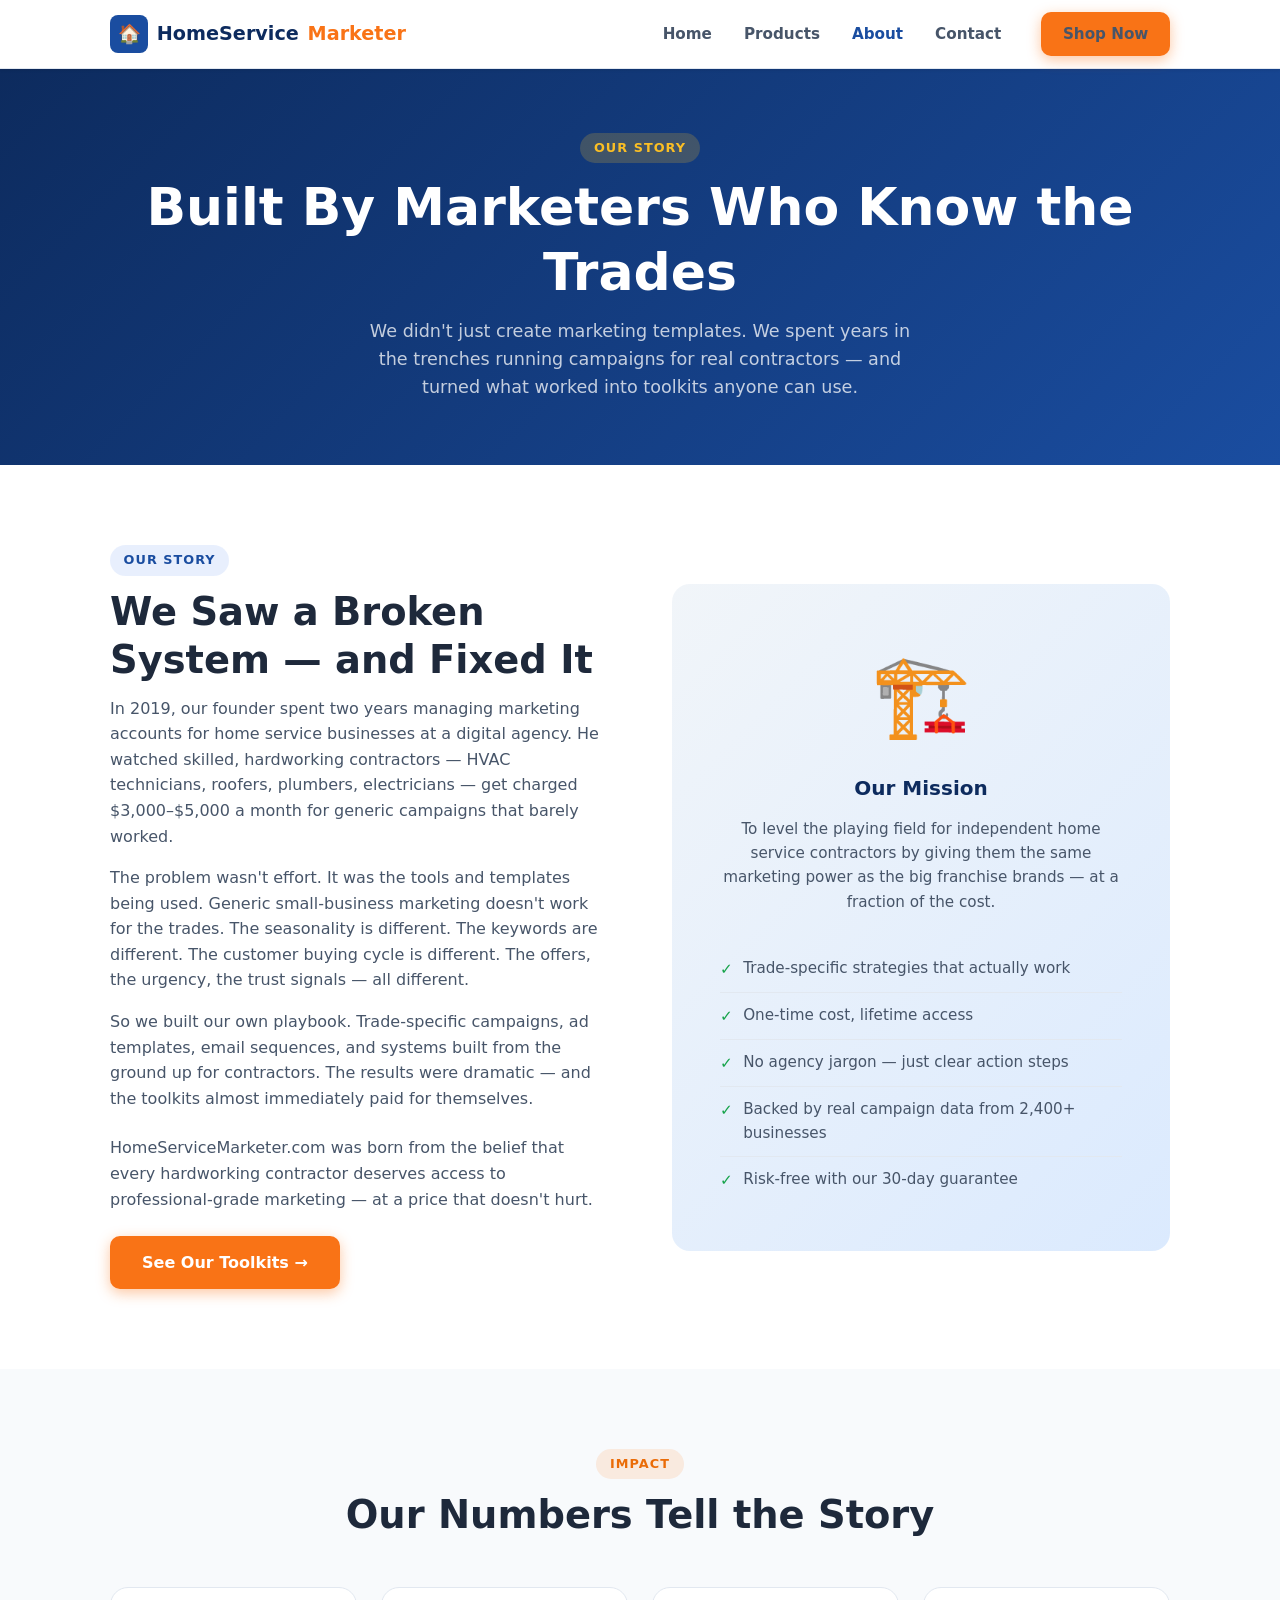
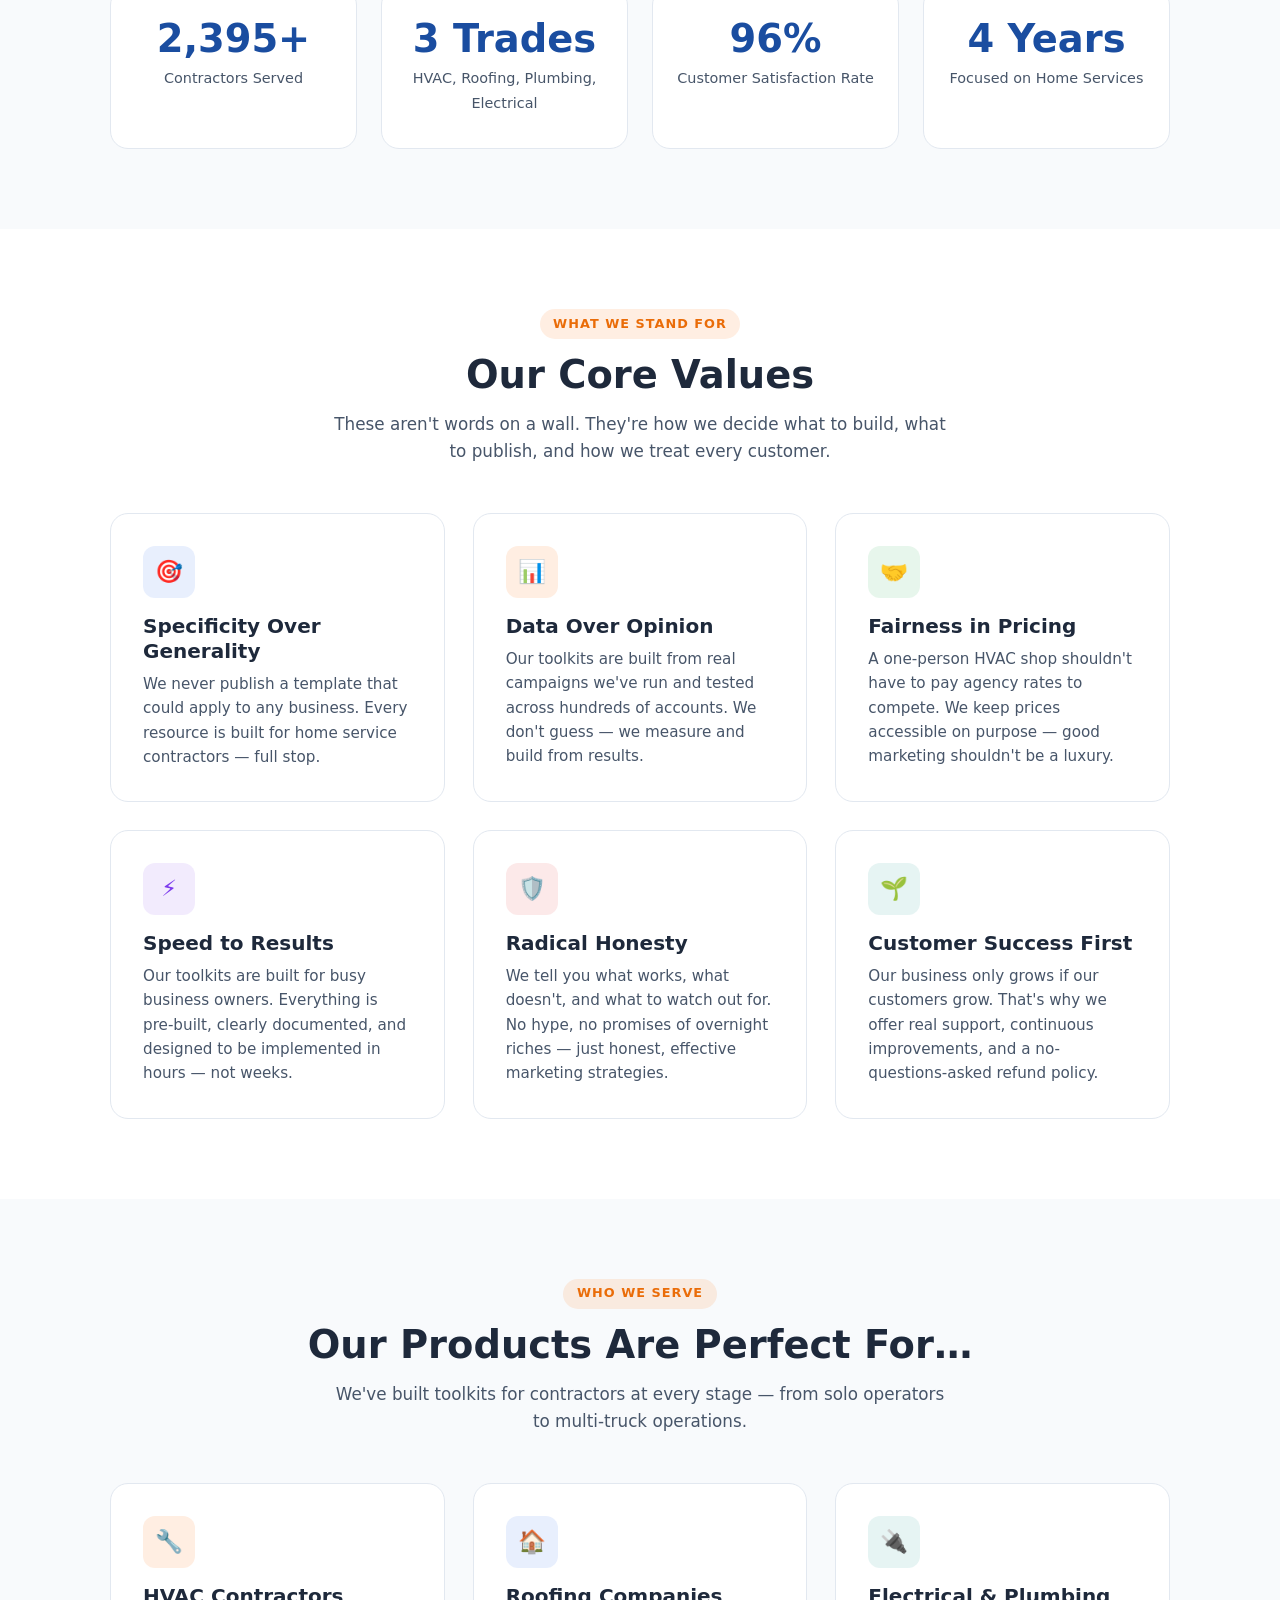
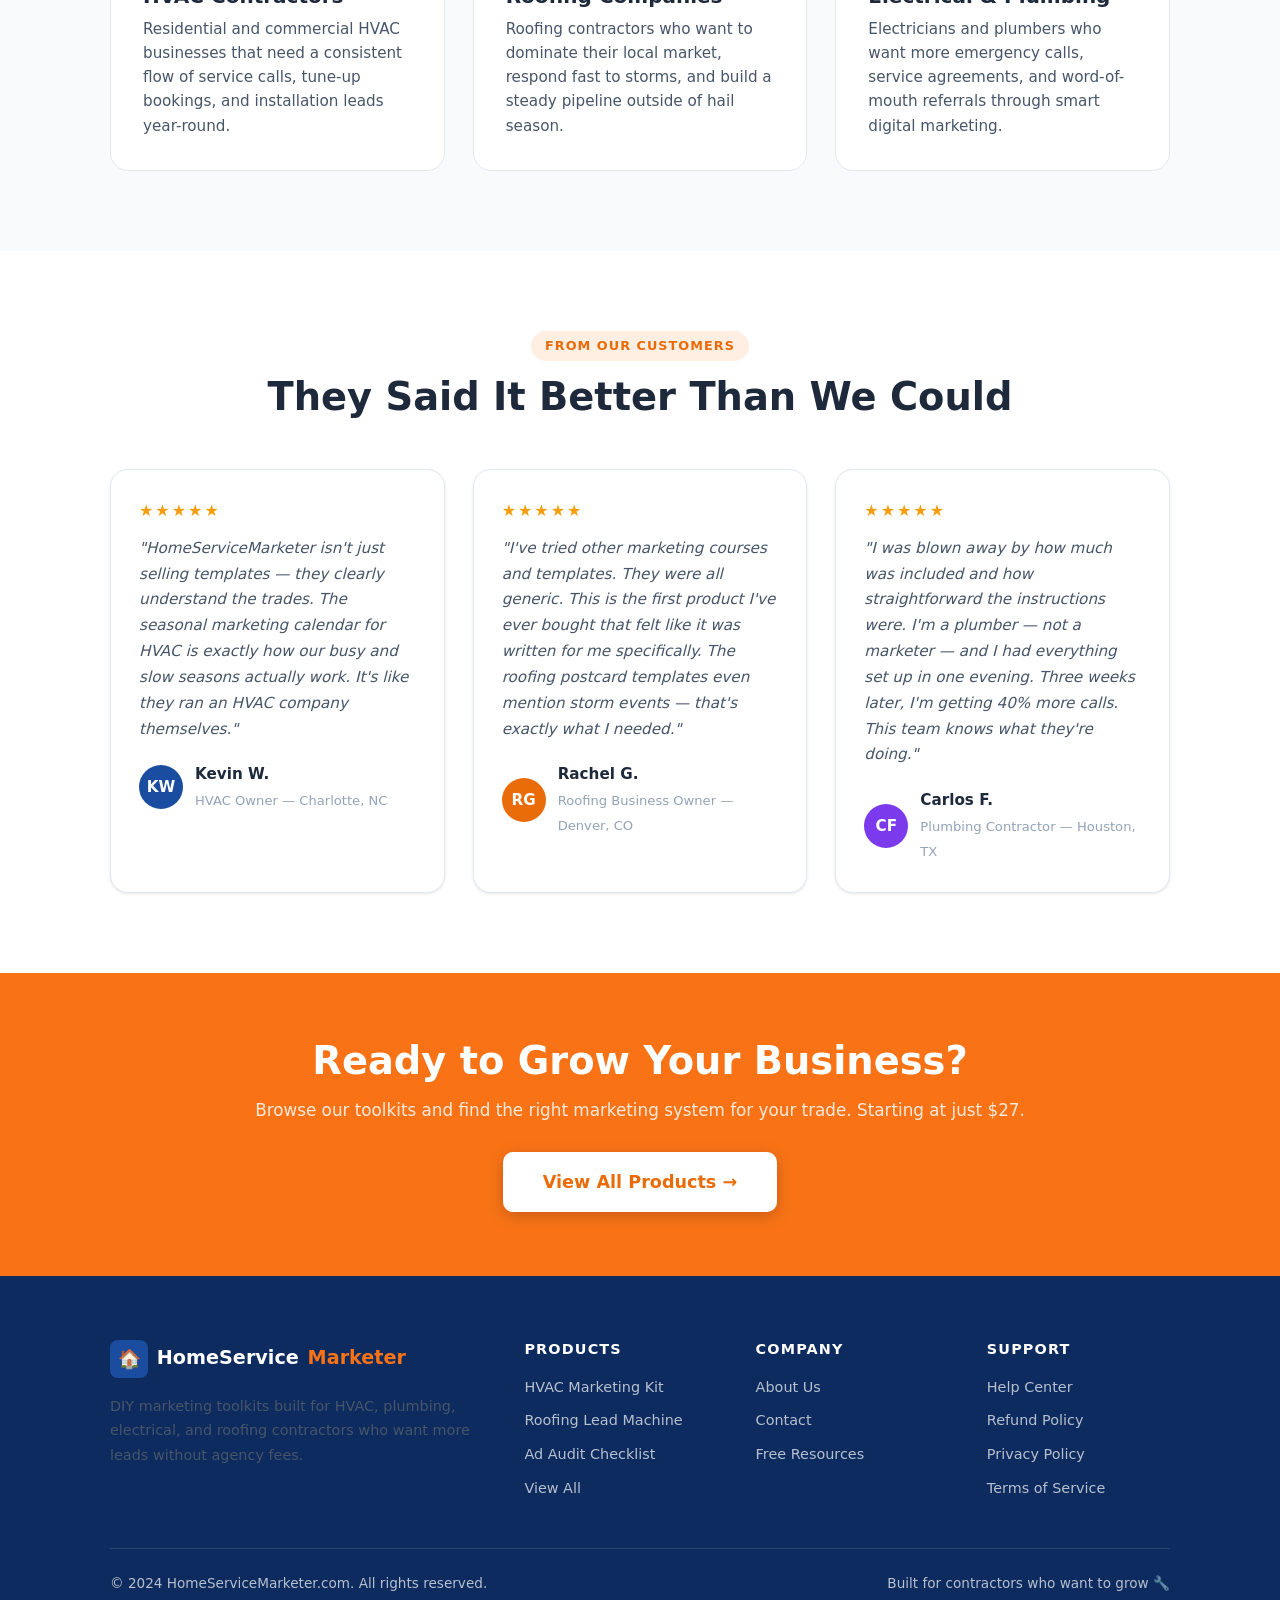
==== about.html @ 40ba0586 "Initial website build" ====
<!DOCTYPE html>
<html lang="en">
<head>
  <meta charset="UTF-8" />
  <meta name="viewport" content="width=device-width, initial-scale=1.0" />
  <title>About Us — HomeServiceMarketer.com</title>
  <meta name="description" content="We're a team of home service marketing specialists. Learn our story and why we built toolkits specifically for HVAC, roofing, plumbing, and electrical contractors." />
  <link rel="stylesheet" href="styles.css" />
</head>
<body>

<!-- ===== NAVBAR ===== -->
<nav class="navbar">
  <div class="container">
    <div class="navbar-inner">
      <a href="index.html" class="logo">
        <div class="logo-icon">🏠</div>
        HomeService<span>Marketer</span>
      </a>
      <ul class="nav-links">
        <li><a href="index.html">Home</a></li>
        <li><a href="products.html">Products</a></li>
        <li><a href="about.html" class="active">About</a></li>
        <li><a href="contact.html">Contact</a></li>
        <li><a href="products.html" class="btn btn-primary btn-sm nav-cta">Shop Now</a></li>
      </ul>
      <button class="hamburger" id="hamburger" aria-label="Toggle menu" aria-expanded="false">
        <span></span><span></span><span></span>
      </button>
    </div>
  </div>
  <div class="mobile-nav" id="mobileNav">
    <a href="index.html">Home</a>
    <a href="products.html">Products</a>
    <a href="about.html">About</a>
    <a href="contact.html">Contact</a>
    <a href="products.html" class="btn btn-primary" style="margin-top:.5rem;text-align:center;">Shop Now</a>
  </div>
</nav>

<!-- ===== PAGE HERO ===== -->
<section class="page-hero">
  <div class="container">
    <span class="section-label" style="background:rgba(251,191,36,.2);color:#fbbf24;">Our Story</span>
    <h1>Built By Marketers Who Know the Trades</h1>
    <p>We didn't just create marketing templates. We spent years in the trenches running campaigns for real contractors — and turned what worked into toolkits anyone can use.</p>
  </div>
</section>

<!-- ===== ORIGIN STORY ===== -->
<section class="section">
  <div class="container">
    <div class="about-grid">
      <div>
        <span class="section-label blue">Our Story</span>
        <h2 class="section-title">We Saw a Broken System — and Fixed It</h2>
        <p style="margin-bottom:1rem;">In 2019, our founder spent two years managing marketing accounts for home service businesses at a digital agency. He watched skilled, hardworking contractors — HVAC technicians, roofers, plumbers, electricians — get charged $3,000–$5,000 a month for generic campaigns that barely worked.</p>
        <p style="margin-bottom:1rem;">The problem wasn't effort. It was the tools and templates being used. Generic small-business marketing doesn't work for the trades. The seasonality is different. The keywords are different. The customer buying cycle is different. The offers, the urgency, the trust signals — all different.</p>
        <p style="margin-bottom:1.5rem;">So we built our own playbook. Trade-specific campaigns, ad templates, email sequences, and systems built from the ground up for contractors. The results were dramatic — and the toolkits almost immediately paid for themselves.</p>
        <p style="margin-bottom:1.5rem;">HomeServiceMarketer.com was born from the belief that every hardworking contractor deserves access to professional-grade marketing — at a price that doesn't hurt.</p>
        <a href="products.html" class="btn btn-primary">See Our Toolkits →</a>
      </div>
      <div class="about-visual">
        <div class="about-visual-icon">🏗️</div>
        <h3 style="color:var(--blue-dark);">Our Mission</h3>
        <p style="font-size:.95rem;color:var(--gray-600);">To level the playing field for independent home service contractors by giving them the same marketing power as the big franchise brands — at a fraction of the cost.</p>
        <ul class="about-list" style="text-align:left;width:100%;">
          <li>Trade-specific strategies that actually work</li>
          <li>One-time cost, lifetime access</li>
          <li>No agency jargon — just clear action steps</li>
          <li>Backed by real campaign data from 2,400+ businesses</li>
          <li>Risk-free with our 30-day guarantee</li>
        </ul>
      </div>
    </div>
  </div>
</section>

<!-- ===== STATS ===== -->
<section class="section section-alt">
  <div class="container">
    <div class="text-center">
      <span class="section-label">Impact</span>
      <h2 class="section-title">Our Numbers Tell the Story</h2>
    </div>
    <div class="stats-row">
      <div class="stat-box">
        <strong data-count="2400" data-suffix="+">2,400+</strong>
        <span>Contractors Served</span>
      </div>
      <div class="stat-box">
        <strong data-count="4" data-suffix=" Trades">4 Trades</strong>
        <span>HVAC, Roofing, Plumbing, Electrical</span>
      </div>
      <div class="stat-box">
        <strong data-count="97" data-suffix="%">97%</strong>
        <span>Customer Satisfaction Rate</span>
      </div>
      <div class="stat-box">
        <strong data-count="5" data-suffix=" Years">5 Years</strong>
        <span>Focused on Home Services</span>
      </div>
    </div>
  </div>
</section>

<!-- ===== VALUES ===== -->
<section class="section">
  <div class="container">
    <div class="text-center">
      <span class="section-label">What We Stand For</span>
      <h2 class="section-title">Our Core Values</h2>
      <p class="section-sub">These aren't words on a wall. They're how we decide what to build, what to publish, and how we treat every customer.</p>
    </div>
    <div class="features-grid">
      <div class="feature-card">
        <div class="feature-icon icon-blue">🎯</div>
        <h3>Specificity Over Generality</h3>
        <p>We never publish a template that could apply to any business. Every resource is built for home service contractors — full stop.</p>
      </div>
      <div class="feature-card">
        <div class="feature-icon icon-orange">📊</div>
        <h3>Data Over Opinion</h3>
        <p>Our toolkits are built from real campaigns we've run and tested across hundreds of accounts. We don't guess — we measure and build from results.</p>
      </div>
      <div class="feature-card">
        <div class="feature-icon icon-green">🤝</div>
        <h3>Fairness in Pricing</h3>
        <p>A one-person HVAC shop shouldn't have to pay agency rates to compete. We keep prices accessible on purpose — good marketing shouldn't be a luxury.</p>
      </div>
      <div class="feature-card">
        <div class="feature-icon icon-purple">⚡</div>
        <h3>Speed to Results</h3>
        <p>Our toolkits are built for busy business owners. Everything is pre-built, clearly documented, and designed to be implemented in hours — not weeks.</p>
      </div>
      <div class="feature-card">
        <div class="feature-icon icon-red">🛡️</div>
        <h3>Radical Honesty</h3>
        <p>We tell you what works, what doesn't, and what to watch out for. No hype, no promises of overnight riches — just honest, effective marketing strategies.</p>
      </div>
      <div class="feature-card">
        <div class="feature-icon icon-teal">🌱</div>
        <h3>Customer Success First</h3>
        <p>Our business only grows if our customers grow. That's why we offer real support, continuous improvements, and a no-questions-asked refund policy.</p>
      </div>
    </div>
  </div>
</section>

<!-- ===== WHO WE HELP ===== -->
<section class="section section-alt">
  <div class="container">
    <div class="text-center">
      <span class="section-label">Who We Serve</span>
      <h2 class="section-title">Our Products Are Perfect For…</h2>
      <p class="section-sub">We've built toolkits for contractors at every stage — from solo operators to multi-truck operations.</p>
    </div>
    <div class="features-grid" style="margin-top:3rem;">
      <div class="feature-card">
        <div class="feature-icon icon-orange">🔧</div>
        <h3>HVAC Contractors</h3>
        <p>Residential and commercial HVAC businesses that need a consistent flow of service calls, tune-up bookings, and installation leads year-round.</p>
      </div>
      <div class="feature-card">
        <div class="feature-icon icon-blue">🏠</div>
        <h3>Roofing Companies</h3>
        <p>Roofing contractors who want to dominate their local market, respond fast to storms, and build a steady pipeline outside of hail season.</p>
      </div>
      <div class="feature-card">
        <div class="feature-icon icon-teal">🔌</div>
        <h3>Electrical & Plumbing</h3>
        <p>Electricians and plumbers who want more emergency calls, service agreements, and word-of-mouth referrals through smart digital marketing.</p>
      </div>
    </div>
  </div>
</section>

<!-- ===== TESTIMONIALS ===== -->
<section class="section">
  <div class="container">
    <div class="text-center">
      <span class="section-label">From Our Customers</span>
      <h2 class="section-title">They Said It Better Than We Could</h2>
    </div>
    <div class="testimonials-grid">
      <div class="testimonial-card">
        <div class="stars">★★★★★</div>
        <p class="testimonial-text">"HomeServiceMarketer isn't just selling templates — they clearly understand the trades. The seasonal marketing calendar for HVAC is exactly how our busy and slow seasons actually work. It's like they ran an HVAC company themselves."</p>
        <div class="testimonial-author">
          <div class="author-avatar" style="background:#1a4da0;">KW</div>
          <div class="author-info">
            <strong>Kevin W.</strong>
            <span>HVAC Owner — Charlotte, NC</span>
          </div>
        </div>
      </div>
      <div class="testimonial-card">
        <div class="stars">★★★★★</div>
        <p class="testimonial-text">"I've tried other marketing courses and templates. They were all generic. This is the first product I've ever bought that felt like it was written for me specifically. The roofing postcard templates even mention storm events — that's exactly what I needed."</p>
        <div class="testimonial-author">
          <div class="author-avatar" style="background:#ea6c08;">RG</div>
          <div class="author-info">
            <strong>Rachel G.</strong>
            <span>Roofing Business Owner — Denver, CO</span>
          </div>
        </div>
      </div>
      <div class="testimonial-card">
        <div class="stars">★★★★★</div>
        <p class="testimonial-text">"I was blown away by how much was included and how straightforward the instructions were. I'm a plumber — not a marketer — and I had everything set up in one evening. Three weeks later, I'm getting 40% more calls. This team knows what they're doing."</p>
        <div class="testimonial-author">
          <div class="author-avatar" style="background:#7c3aed;">CF</div>
          <div class="author-info">
            <strong>Carlos F.</strong>
            <span>Plumbing Contractor — Houston, TX</span>
          </div>
        </div>
      </div>
    </div>
  </div>
</section>

<!-- ===== CTA ===== -->
<section class="cta-banner">
  <div class="container">
    <h2>Ready to Grow Your Business?</h2>
    <p>Browse our toolkits and find the right marketing system for your trade. Starting at just $27.</p>
    <a href="products.html" class="btn btn-primary btn-lg">View All Products →</a>
  </div>
</section>

<!-- ===== FOOTER ===== -->
<footer class="footer">
  <div class="container">
    <div class="footer-grid">
      <div class="footer-brand">
        <a href="index.html" class="logo" style="color:white;">
          <div class="logo-icon">🏠</div>
          HomeService<span>Marketer</span>
        </a>
        <p style="margin-top:1rem;">DIY marketing toolkits built for HVAC, plumbing, electrical, and roofing contractors who want more leads without agency fees.</p>
      </div>
      <div>
        <h4>Products</h4>
        <ul>
          <li><a href="products.html#hvac">HVAC Marketing Kit</a></li>
          <li><a href="products.html#roofing">Roofing Lead Machine</a></li>
          <li><a href="products.html#audit">Ad Audit Checklist</a></li>
          <li><a href="products.html">View All</a></li>
        </ul>
      </div>
      <div>
        <h4>Company</h4>
        <ul>
          <li><a href="about.html">About Us</a></li>
          <li><a href="contact.html">Contact</a></li>
          <li><a href="index.html#free-guide">Free Resources</a></li>
        </ul>
      </div>
      <div>
        <h4>Support</h4>
        <ul>
          <li><a href="contact.html">Help Center</a></li>
          <li><a href="contact.html">Refund Policy</a></li>
          <li><a href="contact.html">Privacy Policy</a></li>
          <li><a href="contact.html">Terms of Service</a></li>
        </ul>
      </div>
    </div>
    <div class="footer-bottom">
      <span>© 2024 HomeServiceMarketer.com. All rights reserved.</span>
      <span>Built for contractors who want to grow 🔧</span>
    </div>
  </div>
</footer>

<script src="script.js"></script>
</body>
</html>
---- styles.css ----
/* ============================================
   HomeServiceMarketer.com — Global Stylesheet
   ============================================ */

/* ---------- CSS Variables ---------- */
:root {
  --blue-dark:   #0d2b5e;
  --blue:        #1a4da0;
  --blue-light:  #2563eb;
  --orange:      #f97316;
  --orange-dark: #ea6c08;
  --white:       #ffffff;
  --gray-50:     #f8fafc;
  --gray-100:    #f1f5f9;
  --gray-200:    #e2e8f0;
  --gray-400:    #94a3b8;
  --gray-600:    #475569;
  --gray-800:    #1e293b;
  --shadow-sm:   0 1px 3px rgba(0,0,0,.10);
  --shadow-md:   0 4px 16px rgba(0,0,0,.12);
  --shadow-lg:   0 10px 40px rgba(0,0,0,.15);
  --radius:      10px;
  --radius-lg:   18px;
  --transition:  .22s ease;
}

/* ---------- Reset ---------- */
*, *::before, *::after { box-sizing: border-box; margin: 0; padding: 0; }
html { scroll-behavior: smooth; }
body {
  font-family: 'Segoe UI', system-ui, -apple-system, sans-serif;
  color: var(--gray-800);
  background: var(--white);
  line-height: 1.6;
}
img { max-width: 100%; display: block; }
a { text-decoration: none; color: inherit; }
ul { list-style: none; }

/* ---------- Typography ---------- */
h1, h2, h3, h4 { line-height: 1.25; font-weight: 700; }
h1 { font-size: clamp(2rem, 5vw, 3.25rem); }
h2 { font-size: clamp(1.6rem, 3.5vw, 2.4rem); }
h3 { font-size: 1.25rem; }
p  { color: var(--gray-600); }

/* ---------- Utility ---------- */
.container { max-width: 1100px; margin: 0 auto; padding: 0 1.25rem; }
.section    { padding: 5rem 0; }
.section-alt { background: var(--gray-50); }
.text-center { text-align: center; }
.text-white  { color: var(--white) !important; }
.mb-1 { margin-bottom: .5rem; }
.mb-2 { margin-bottom: 1rem; }
.mb-3 { margin-bottom: 1.5rem; }
.mb-4 { margin-bottom: 2rem; }
.mt-2 { margin-top: 1rem; }
.mt-4 { margin-top: 2rem; }

.section-label {
  display: inline-block;
  background: rgba(249,115,22,.12);
  color: var(--orange-dark);
  font-weight: 700;
  font-size: .8rem;
  letter-spacing: .08em;
  text-transform: uppercase;
  border-radius: 50px;
  padding: .3rem .85rem;
  margin-bottom: .75rem;
}
.section-label.blue {
  background: rgba(37,99,235,.1);
  color: var(--blue);
}

.section-title { margin-bottom: .75rem; }
.section-sub   { font-size: 1.05rem; max-width: 620px; margin: 0 auto; color: var(--gray-600); }

/* ---------- Buttons ---------- */
.btn {
  display: inline-block;
  font-weight: 700;
  border-radius: var(--radius);
  padding: .85rem 2rem;
  font-size: 1rem;
  cursor: pointer;
  border: none;
  transition: transform var(--transition), box-shadow var(--transition), background var(--transition);
  white-space: nowrap;
}
.btn:hover { transform: translateY(-2px); }
.btn-primary {
  background: var(--orange);
  color: var(--white);
  box-shadow: 0 4px 14px rgba(249,115,22,.40);
}
.btn-primary:hover {
  background: var(--orange-dark);
  box-shadow: 0 6px 20px rgba(249,115,22,.55);
}
.btn-secondary {
  background: var(--white);
  color: var(--blue);
  border: 2px solid var(--blue);
}
.btn-secondary:hover {
  background: var(--blue);
  color: var(--white);
}
.btn-outline-white {
  background: transparent;
  color: var(--white);
  border: 2px solid rgba(255,255,255,.6);
}
.btn-outline-white:hover {
  background: rgba(255,255,255,.12);
}
.btn-lg { padding: 1rem 2.5rem; font-size: 1.1rem; }
.btn-sm { padding: .6rem 1.35rem; font-size: .9rem; }

/* ---------- Navigation ---------- */
.navbar {
  position: sticky;
  top: 0;
  z-index: 1000;
  background: var(--white);
  border-bottom: 1px solid var(--gray-200);
  box-shadow: var(--shadow-sm);
}
.navbar-inner {
  display: flex;
  align-items: center;
  justify-content: space-between;
  height: 68px;
}
.logo {
  display: flex;
  align-items: center;
  gap: .55rem;
  font-weight: 800;
  font-size: 1.2rem;
  color: var(--blue-dark);
}
.logo-icon {
  width: 38px; height: 38px;
  background: var(--blue);
  border-radius: 8px;
  display: flex; align-items: center; justify-content: center;
  color: white; font-size: 1.15rem;
}
.logo span { color: var(--orange); }
.nav-links {
  display: flex;
  align-items: center;
  gap: 2rem;
}
.nav-links a {
  font-weight: 600;
  font-size: .95rem;
  color: var(--gray-600);
  transition: color var(--transition);
}
.nav-links a:hover,
.nav-links a.active { color: var(--blue); }
.nav-cta { margin-left: .5rem; }
.hamburger {
  display: none;
  flex-direction: column;
  gap: 5px;
  cursor: pointer;
  background: none;
  border: none;
  padding: .3rem;
}
.hamburger span {
  display: block;
  width: 24px; height: 2px;
  background: var(--gray-800);
  border-radius: 2px;
  transition: var(--transition);
}
.mobile-nav {
  display: none;
  flex-direction: column;
  background: var(--white);
  border-top: 1px solid var(--gray-200);
  padding: 1.25rem;
  gap: .25rem;
}
.mobile-nav.open { display: flex; }
.mobile-nav a {
  font-weight: 600;
  font-size: 1rem;
  color: var(--gray-800);
  padding: .65rem .5rem;
  border-bottom: 1px solid var(--gray-100);
}

/* ---------- Hero ---------- */
.hero {
  background: linear-gradient(135deg, var(--blue-dark) 0%, var(--blue) 60%, #1e5fb5 100%);
  color: var(--white);
  padding: 6rem 0 5rem;
  position: relative;
  overflow: hidden;
}
.hero::before {
  content: '';
  position: absolute;
  inset: 0;
  background: url("data:image/svg+xml,%3Csvg width='60' height='60' viewBox='0 0 60 60' xmlns='http://www.w3.org/2000/svg'%3E%3Cg fill='none' fill-rule='evenodd'%3E%3Cg fill='%23ffffff' fill-opacity='0.03'%3E%3Cpath d='M36 34v-4h-2v4h-4v2h4v4h2v-4h4v-2h-4zm0-30V0h-2v4h-4v2h4v4h2V6h4V4h-4zM6 34v-4H4v4H0v2h4v4h2v-4h4v-2H6zM6 4V0H4v4H0v2h4v4h2V6h4V4H6z'/%3E%3C/g%3E%3C/g%3E%3C/svg%3E");
}
.hero-inner {
  display: grid;
  grid-template-columns: 1fr 1fr;
  gap: 4rem;
  align-items: center;
  position: relative;
}
.hero-badge {
  display: inline-flex;
  align-items: center;
  gap: .4rem;
  background: rgba(249,115,22,.2);
  border: 1px solid rgba(249,115,22,.4);
  color: #fbbf24;
  font-size: .8rem;
  font-weight: 700;
  text-transform: uppercase;
  letter-spacing: .06em;
  padding: .35rem .9rem;
  border-radius: 50px;
  margin-bottom: 1.25rem;
}
.hero h1 { color: var(--white); margin-bottom: 1.25rem; }
.hero h1 span { color: #fbbf24; }
.hero-sub {
  color: rgba(255,255,255,.8);
  font-size: 1.1rem;
  margin-bottom: 2rem;
  max-width: 480px;
}
.hero-actions { display: flex; gap: 1rem; flex-wrap: wrap; }
.hero-stats {
  display: flex;
  gap: 2rem;
  margin-top: 2.5rem;
  flex-wrap: wrap;
}
.hero-stat strong {
  display: block;
  font-size: 1.6rem;
  font-weight: 800;
  color: white;
}
.hero-stat span { font-size: .85rem; color: rgba(255,255,255,.65); }

/* hero visual mockup */
.hero-visual {
  display: flex;
  flex-direction: column;
  gap: 1rem;
}
.mock-card {
  background: rgba(255,255,255,.1);
  border: 1px solid rgba(255,255,255,.18);
  border-radius: var(--radius);
  backdrop-filter: blur(6px);
  padding: 1.25rem 1.5rem;
  color: white;
}
.mock-card-header {
  display: flex;
  align-items: center;
  gap: .6rem;
  font-weight: 700;
  margin-bottom: .5rem;
}
.mock-icon {
  width: 32px; height: 32px;
  border-radius: 7px;
  display: flex; align-items: center; justify-content: center;
  font-size: .9rem;
}
.mock-bar { height: 7px; border-radius: 4px; background: rgba(255,255,255,.15); margin: .4rem 0; overflow: hidden; }
.mock-bar-fill { height: 100%; border-radius: 4px; background: var(--orange); }
.mock-row { display: flex; justify-content: space-between; font-size: .82rem; color: rgba(255,255,255,.7); margin-top: .3rem; }

/* ---------- Value Props / Features ---------- */
.features-grid {
  display: grid;
  grid-template-columns: repeat(3, 1fr);
  gap: 1.75rem;
  margin-top: 3rem;
}
.feature-card {
  background: var(--white);
  border: 1px solid var(--gray-200);
  border-radius: var(--radius-lg);
  padding: 2rem;
  transition: box-shadow var(--transition), transform var(--transition);
}
.feature-card:hover {
  box-shadow: var(--shadow-md);
  transform: translateY(-3px);
}
.feature-icon {
  width: 52px; height: 52px;
  border-radius: 12px;
  display: flex; align-items: center; justify-content: center;
  font-size: 1.4rem;
  margin-bottom: 1rem;
}
.feature-card h3 { margin-bottom: .5rem; }
.feature-card p  { font-size: .95rem; }

.icon-blue   { background: rgba(37,99,235,.1);  color: var(--blue); }
.icon-orange { background: rgba(249,115,22,.12); color: var(--orange-dark); }
.icon-green  { background: rgba(22,163,74,.1);   color: #16a34a; }
.icon-purple { background: rgba(124,58,237,.1);  color: #7c3aed; }
.icon-red    { background: rgba(220,38,38,.1);   color: #dc2626; }
.icon-teal   { background: rgba(13,148,136,.1);  color: #0d9488; }

/* ---------- Product Cards ---------- */
.products-grid {
  display: grid;
  grid-template-columns: repeat(3, 1fr);
  gap: 2rem;
  margin-top: 3rem;
}
.product-card {
  background: var(--white);
  border: 1px solid var(--gray-200);
  border-radius: var(--radius-lg);
  overflow: hidden;
  box-shadow: var(--shadow-sm);
  transition: box-shadow var(--transition), transform var(--transition);
  display: flex;
  flex-direction: column;
}
.product-card:hover {
  box-shadow: var(--shadow-lg);
  transform: translateY(-4px);
}
.product-card.featured {
  border: 2px solid var(--orange);
  position: relative;
}
.product-badge {
  position: absolute;
  top: 1rem; right: 1rem;
  background: var(--orange);
  color: white;
  font-size: .72rem;
  font-weight: 800;
  text-transform: uppercase;
  letter-spacing: .05em;
  padding: .25rem .7rem;
  border-radius: 50px;
}
.product-img {
  height: 190px;
  display: flex;
  align-items: center;
  justify-content: center;
  font-size: 3.5rem;
  position: relative;
}
.product-img.hvac   { background: linear-gradient(135deg, #dbeafe, #bfdbfe); }
.product-img.roofing { background: linear-gradient(135deg, #ffedd5, #fed7aa); }
.product-img.audit  { background: linear-gradient(135deg, #dcfce7, #bbf7d0); }

.product-body { padding: 1.5rem; flex: 1; display: flex; flex-direction: column; }
.product-body h3 { margin-bottom: .5rem; font-size: 1.1rem; }
.product-body p  { font-size: .9rem; margin-bottom: 1rem; flex: 1; }
.product-includes { margin-bottom: 1.25rem; }
.product-includes li {
  font-size: .85rem;
  color: var(--gray-600);
  padding: .2rem 0;
  display: flex;
  align-items: flex-start;
  gap: .45rem;
}
.product-includes li::before {
  content: '✓';
  color: #16a34a;
  font-weight: 700;
  flex-shrink: 0;
  margin-top: .05rem;
}
.product-footer {
  padding: 1.25rem 1.5rem;
  border-top: 1px solid var(--gray-100);
  display: flex;
  align-items: center;
  justify-content: space-between;
}
.price { font-size: 1.8rem; font-weight: 800; color: var(--blue-dark); }
.price-orig { font-size: .9rem; color: var(--gray-400); text-decoration: line-through; margin-left: .3rem; }

/* ---------- Testimonials ---------- */
.testimonials-grid {
  display: grid;
  grid-template-columns: repeat(3, 1fr);
  gap: 1.75rem;
  margin-top: 3rem;
}
.testimonial-card {
  background: var(--white);
  border: 1px solid var(--gray-200);
  border-radius: var(--radius-lg);
  padding: 1.75rem;
  box-shadow: var(--shadow-sm);
}
.stars { color: #f59e0b; font-size: 1rem; margin-bottom: .75rem; letter-spacing: 2px; }
.testimonial-text {
  font-size: .95rem;
  font-style: italic;
  color: var(--gray-600);
  margin-bottom: 1.25rem;
  line-height: 1.7;
}
.testimonial-author { display: flex; align-items: center; gap: .75rem; }
.author-avatar {
  width: 44px; height: 44px;
  border-radius: 50%;
  display: flex; align-items: center; justify-content: center;
  font-weight: 800;
  font-size: .95rem;
  color: white;
  flex-shrink: 0;
}
.author-info strong { display: block; font-size: .95rem; }
.author-info span   { font-size: .82rem; color: var(--gray-400); }

/* ---------- Email Capture ---------- */
.email-capture {
  background: linear-gradient(135deg, var(--blue-dark), var(--blue));
  color: white;
  padding: 5rem 0;
}
.email-capture-inner {
  display: grid;
  grid-template-columns: 1fr 1fr;
  gap: 4rem;
  align-items: center;
}
.email-capture h2 { color: white; }
.email-capture h2 span { color: #fbbf24; }
.email-capture p   { color: rgba(255,255,255,.75); margin-bottom: 0; }
.email-perks { margin-top: 1.25rem; }
.email-perks li {
  display: flex;
  align-items: center;
  gap: .6rem;
  font-size: .95rem;
  color: rgba(255,255,255,.85);
  padding: .35rem 0;
}
.email-perks li::before {
  content: '→';
  color: #fbbf24;
  font-weight: 700;
}
.email-form { display: flex; flex-direction: column; gap: .85rem; }
.form-row { display: grid; grid-template-columns: 1fr 1fr; gap: .85rem; }
.form-group { display: flex; flex-direction: column; gap: .35rem; }
.form-group label { font-size: .85rem; font-weight: 600; color: rgba(255,255,255,.8); }
.form-group input,
.form-group select,
.form-group textarea {
  padding: .75rem 1rem;
  border: 1.5px solid rgba(255,255,255,.25);
  border-radius: var(--radius);
  background: rgba(255,255,255,.1);
  color: white;
  font-size: .95rem;
  font-family: inherit;
  transition: border-color var(--transition);
  outline: none;
}
.form-group input::placeholder { color: rgba(255,255,255,.45); }
.form-group input:focus,
.form-group select:focus,
.form-group textarea:focus  { border-color: rgba(255,255,255,.65); background: rgba(255,255,255,.15); }
.form-note { font-size: .8rem; color: rgba(255,255,255,.5); margin-top: .25rem; }

/* contact page light form */
.contact-form {
  background: var(--white);
  border: 1px solid var(--gray-200);
  border-radius: var(--radius-lg);
  padding: 2.5rem;
  box-shadow: var(--shadow-md);
}
.contact-form .form-group label  { color: var(--gray-800); }
.contact-form .form-group input,
.contact-form .form-group select,
.contact-form .form-group textarea {
  border-color: var(--gray-200);
  background: var(--gray-50);
  color: var(--gray-800);
}
.contact-form .form-group input:focus,
.contact-form .form-group select:focus,
.contact-form .form-group textarea:focus {
  border-color: var(--blue-light);
  background: white;
}
.contact-form .form-group select option { color: var(--gray-800); }
.contact-form .form-group input::placeholder,
.contact-form .form-group textarea::placeholder { color: var(--gray-400); }

/* ---------- Trust Bar ---------- */
.trust-bar {
  background: var(--gray-50);
  border-top: 1px solid var(--gray-200);
  border-bottom: 1px solid var(--gray-200);
  padding: 1.5rem 0;
}
.trust-bar-inner {
  display: flex;
  align-items: center;
  justify-content: space-around;
  flex-wrap: wrap;
  gap: 1.5rem;
}
.trust-item {
  display: flex;
  align-items: center;
  gap: .6rem;
  font-weight: 700;
  font-size: .9rem;
  color: var(--gray-600);
}
.trust-item-icon { font-size: 1.3rem; }

/* ---------- Guarantee Badge ---------- */
.guarantee-section { padding: 3.5rem 0; background: white; }
.guarantee-inner {
  display: flex;
  align-items: center;
  justify-content: center;
  gap: 2rem;
  flex-wrap: wrap;
}
.guarantee-badge {
  width: 120px; height: 120px;
  border-radius: 50%;
  background: linear-gradient(135deg, #16a34a, #15803d);
  display: flex; flex-direction: column;
  align-items: center; justify-content: center;
  color: white;
  text-align: center;
  box-shadow: 0 6px 20px rgba(22,163,74,.35);
  flex-shrink: 0;
}
.guarantee-badge strong { font-size: 1.1rem; font-weight: 900; line-height: 1.1; }
.guarantee-badge span   { font-size: .7rem; margin-top: .25rem; opacity: .85; }
.guarantee-text h3 { margin-bottom: .5rem; }
.guarantee-text p  { max-width: 480px; font-size: .95rem; }

/* ---------- Comparison / Stats ---------- */
.stats-row {
  display: grid;
  grid-template-columns: repeat(4, 1fr);
  gap: 1.5rem;
  margin-top: 3rem;
}
.stat-box {
  text-align: center;
  padding: 2rem 1rem;
  background: white;
  border-radius: var(--radius-lg);
  border: 1px solid var(--gray-200);
}
.stat-box strong {
  display: block;
  font-size: 2.4rem;
  font-weight: 900;
  color: var(--blue);
  line-height: 1;
  margin-bottom: .4rem;
}
.stat-box span { font-size: .9rem; color: var(--gray-600); }

/* ---------- Process Steps ---------- */
.steps-grid {
  display: grid;
  grid-template-columns: repeat(3, 1fr);
  gap: 2rem;
  margin-top: 3rem;
}
.step-card {
  text-align: center;
  padding: 2rem 1.5rem;
}
.step-num {
  width: 52px; height: 52px;
  border-radius: 50%;
  background: var(--blue);
  color: white;
  font-weight: 800;
  font-size: 1.2rem;
  display: flex; align-items: center; justify-content: center;
  margin: 0 auto 1.25rem;
}
.step-card h3 { margin-bottom: .5rem; }

/* ---------- CTA Banner ---------- */
.cta-banner {
  background: var(--orange);
  padding: 4rem 0;
  text-align: center;
}
.cta-banner h2 { color: white; margin-bottom: .75rem; }
.cta-banner p  { color: rgba(255,255,255,.85); margin-bottom: 1.75rem; font-size: 1.05rem; }
.cta-banner .btn-primary {
  background: white;
  color: var(--orange-dark);
  box-shadow: 0 4px 16px rgba(0,0,0,.2);
}
.cta-banner .btn-primary:hover { background: var(--gray-100); }

/* ---------- Footer ---------- */
.footer {
  background: var(--blue-dark);
  color: rgba(255,255,255,.7);
  padding: 4rem 0 2rem;
}
.footer-grid {
  display: grid;
  grid-template-columns: 2fr 1fr 1fr 1fr;
  gap: 3rem;
  margin-bottom: 3rem;
}
.footer-brand .logo { margin-bottom: 1rem; }
.footer-brand p { font-size: .9rem; line-height: 1.7; }
.footer h4 {
  color: white;
  font-size: .9rem;
  text-transform: uppercase;
  letter-spacing: .08em;
  margin-bottom: 1rem;
}
.footer ul { display: flex; flex-direction: column; gap: .5rem; }
.footer ul li a {
  font-size: .9rem;
  transition: color var(--transition);
}
.footer ul li a:hover { color: white; }
.footer-bottom {
  border-top: 1px solid rgba(255,255,255,.12);
  padding-top: 1.5rem;
  display: flex;
  align-items: center;
  justify-content: space-between;
  flex-wrap: wrap;
  gap: 1rem;
  font-size: .85rem;
}
.footer-bottom a:hover { color: white; }

/* ---------- Page Hero (inner pages) ---------- */
.page-hero {
  background: linear-gradient(135deg, var(--blue-dark), var(--blue));
  color: white;
  padding: 4rem 0;
  text-align: center;
}
.page-hero h1 { color: white; margin-bottom: .75rem; }
.page-hero p  { color: rgba(255,255,255,.75); font-size: 1.1rem; max-width: 560px; margin: 0 auto; }

/* ---------- About Specifics ---------- */
.about-grid {
  display: grid;
  grid-template-columns: 1fr 1fr;
  gap: 4rem;
  align-items: center;
}
.about-visual {
  background: linear-gradient(135deg, var(--gray-100), #dbeafe);
  border-radius: var(--radius-lg);
  padding: 3rem;
  display: flex;
  flex-direction: column;
  align-items: center;
  text-align: center;
  gap: 1rem;
}
.about-visual-icon { font-size: 5rem; }
.about-list { margin-top: 1rem; }
.about-list li {
  display: flex;
  align-items: flex-start;
  gap: .65rem;
  padding: .65rem 0;
  border-bottom: 1px solid var(--gray-200);
  font-size: .95rem;
  color: var(--gray-600);
}
.about-list li:last-child { border-bottom: none; }
.about-list li::before { content: '✓'; color: #16a34a; font-weight: 800; flex-shrink: 0; margin-top: .05rem; }

/* ---------- Contact Specifics ---------- */
.contact-grid {
  display: grid;
  grid-template-columns: 1fr 1.5fr;
  gap: 3rem;
  align-items: start;
}
.contact-info h3 { margin-bottom: .5rem; }
.contact-info p   { margin-bottom: 2rem; }
.contact-methods { display: flex; flex-direction: column; gap: 1rem; }
.contact-method {
  display: flex;
  align-items: flex-start;
  gap: .85rem;
  padding: 1rem 1.25rem;
  background: var(--gray-50);
  border: 1px solid var(--gray-200);
  border-radius: var(--radius);
}
.contact-method-icon { font-size: 1.3rem; flex-shrink: 0; margin-top: .1rem; }
.contact-method strong { display: block; font-size: .9rem; margin-bottom: .15rem; }
.contact-method span  { font-size: .85rem; color: var(--gray-600); }

/* ---------- Alert / Toast ---------- */
.toast {
  position: fixed;
  bottom: 2rem;
  right: 2rem;
  background: #16a34a;
  color: white;
  padding: 1rem 1.5rem;
  border-radius: var(--radius);
  font-weight: 600;
  box-shadow: var(--shadow-lg);
  z-index: 9999;
  transform: translateY(120px);
  opacity: 0;
  transition: all .35s ease;
}
.toast.show { transform: translateY(0); opacity: 1; }

/* ---------- Responsive ---------- */
@media (max-width: 960px) {
  .hero-inner  { grid-template-columns: 1fr; }
  .hero-visual { display: none; }
  .features-grid,
  .products-grid,
  .testimonials-grid { grid-template-columns: 1fr 1fr; }
  .stats-row          { grid-template-columns: 1fr 1fr; }
  .footer-grid        { grid-template-columns: 1fr 1fr; }
  .email-capture-inner,
  .about-grid,
  .contact-grid       { grid-template-columns: 1fr; }
}

@media (max-width: 640px) {
  .section { padding: 3.5rem 0; }
  .features-grid,
  .products-grid,
  .testimonials-grid,
  .stats-row,
  .steps-grid { grid-template-columns: 1fr; }
  .nav-links  { display: none; }
  .hamburger  { display: flex; }
  .hero       { padding: 3.5rem 0 3rem; }
  .hero-actions { flex-direction: column; }
  .footer-grid  { grid-template-columns: 1fr; }
  .form-row     { grid-template-columns: 1fr; }
}
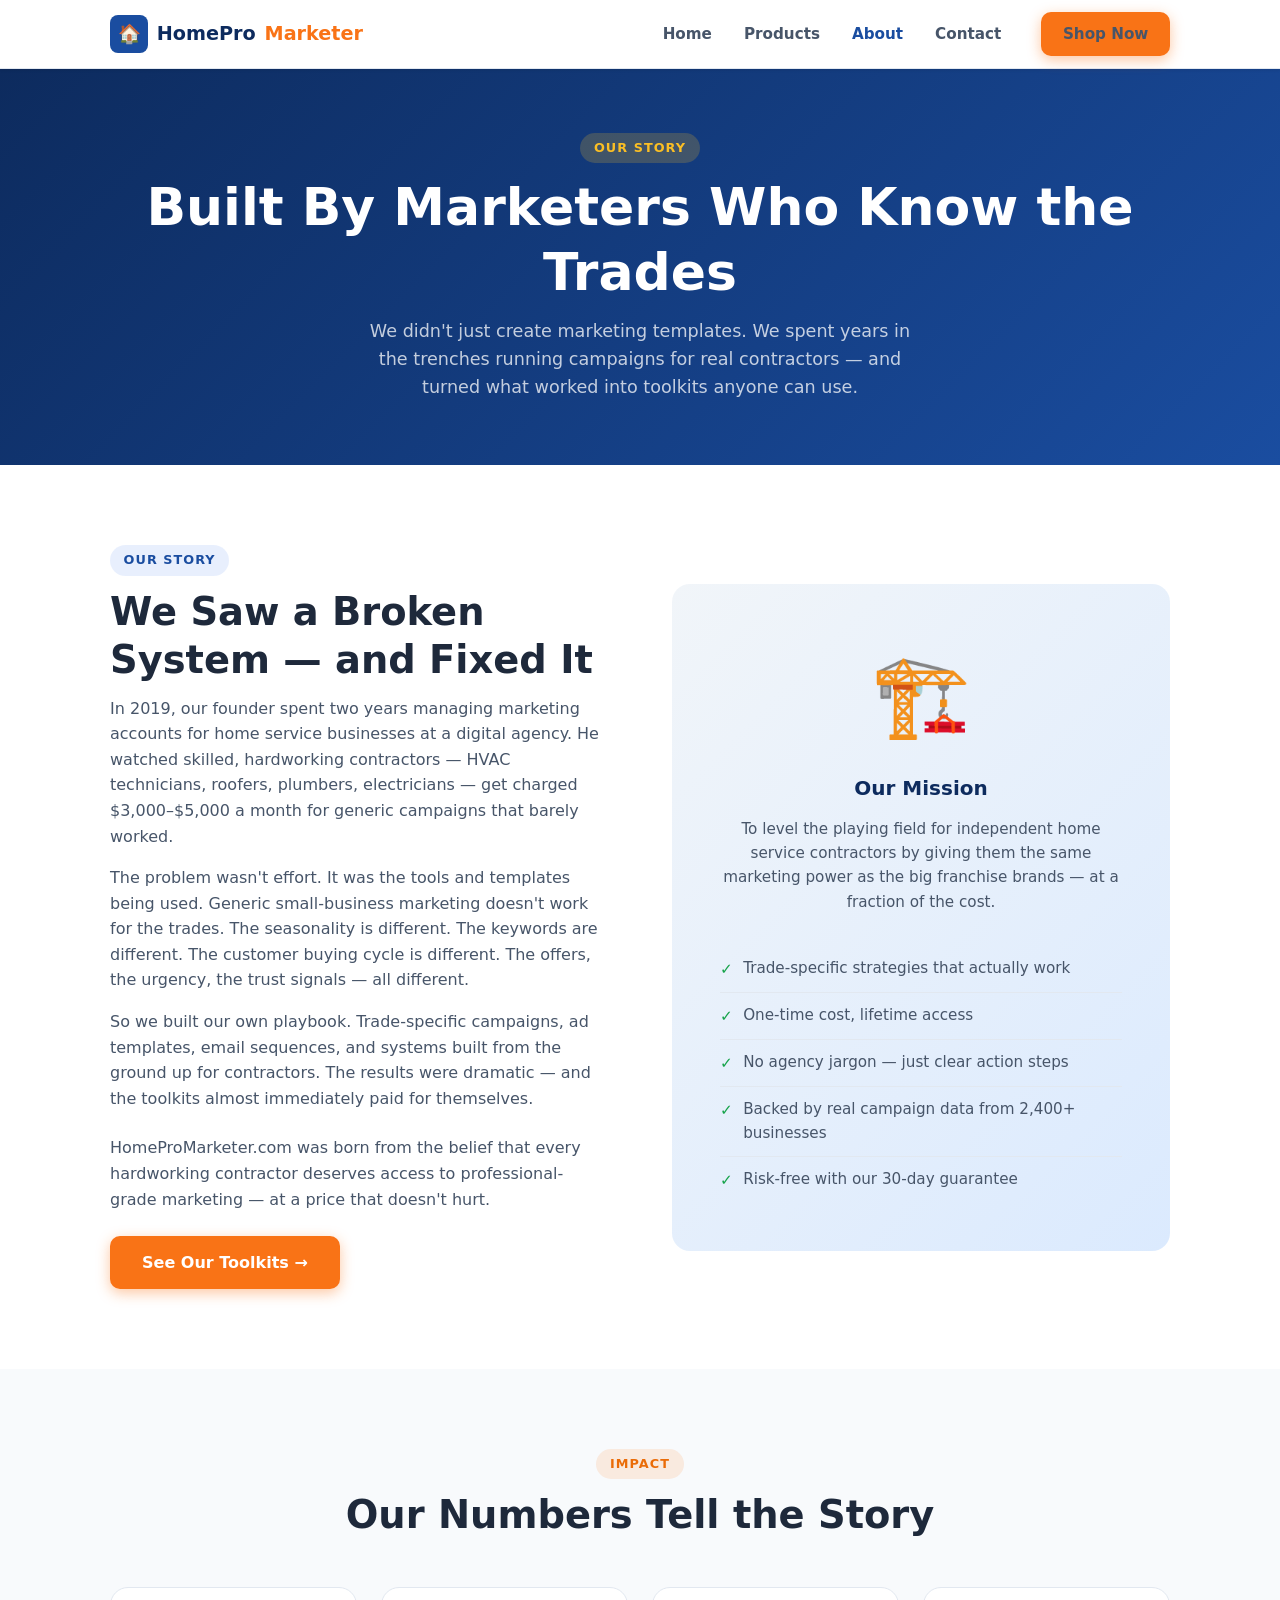
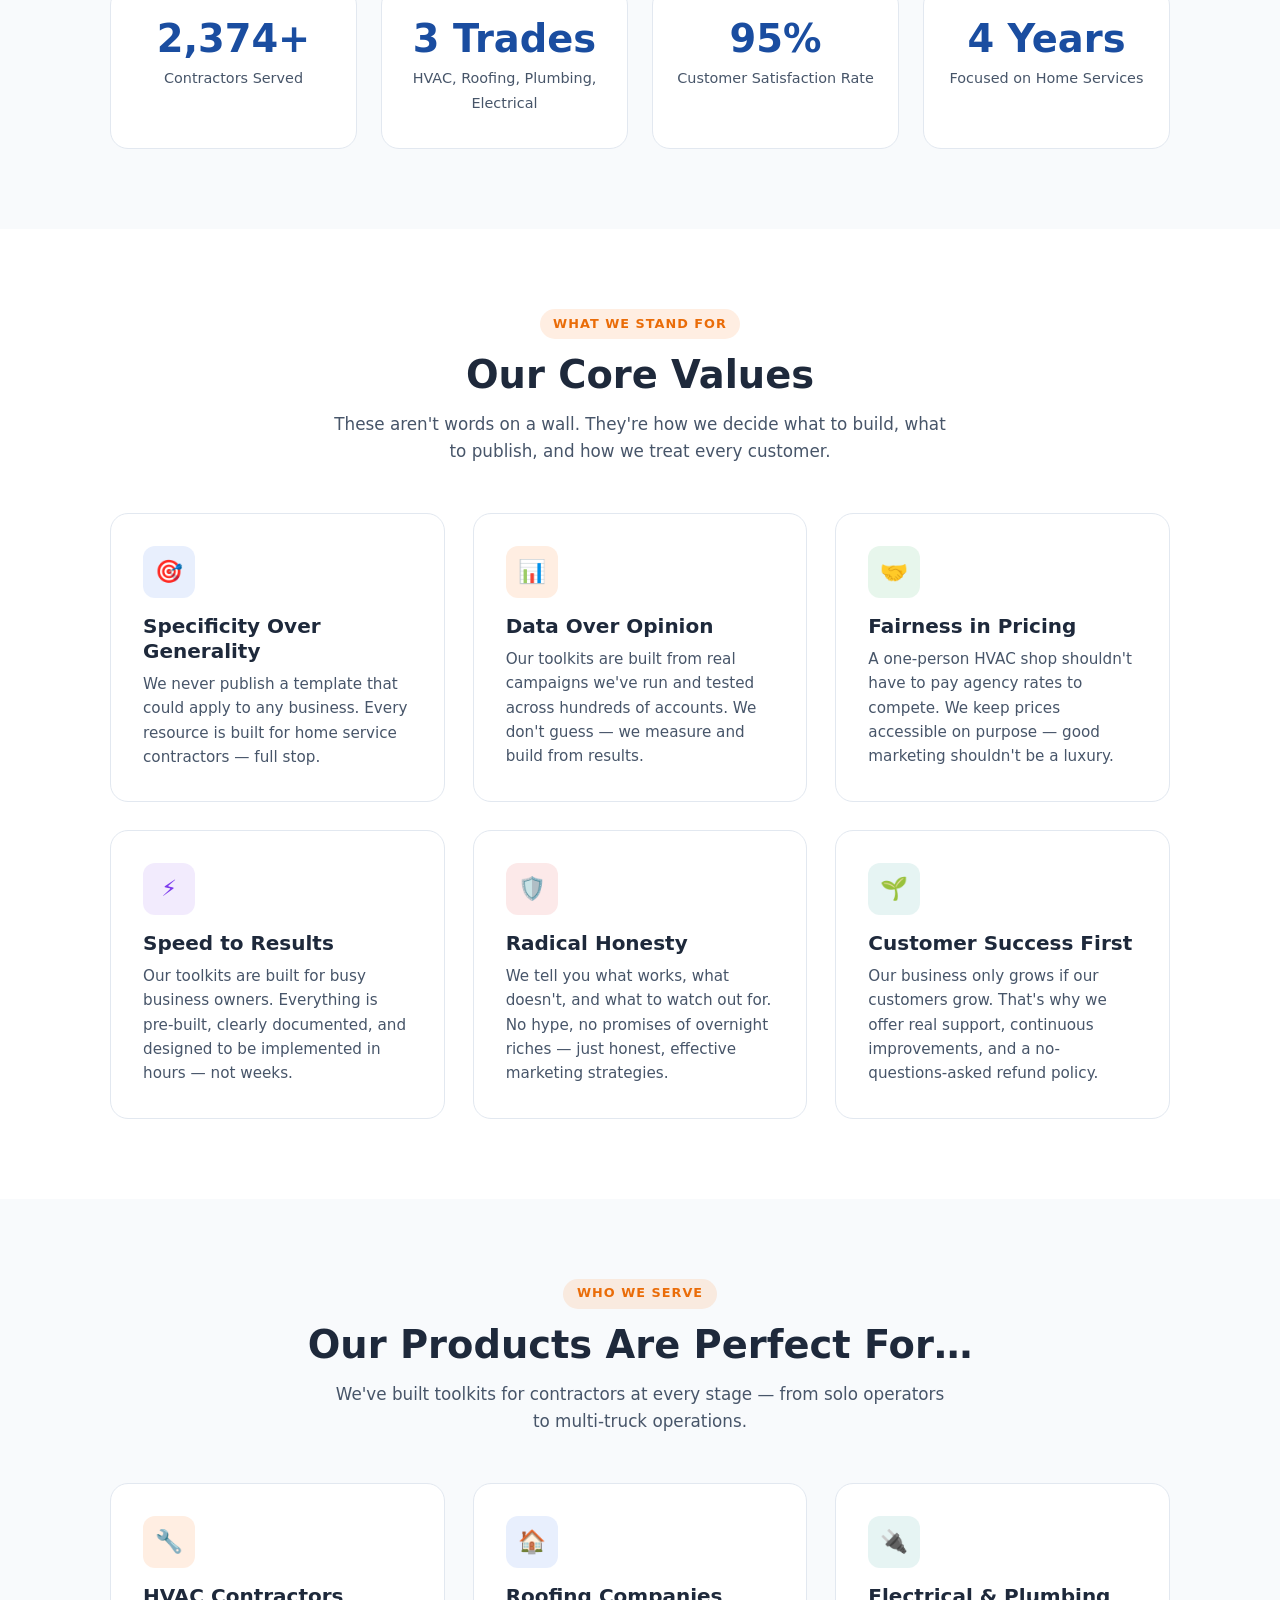
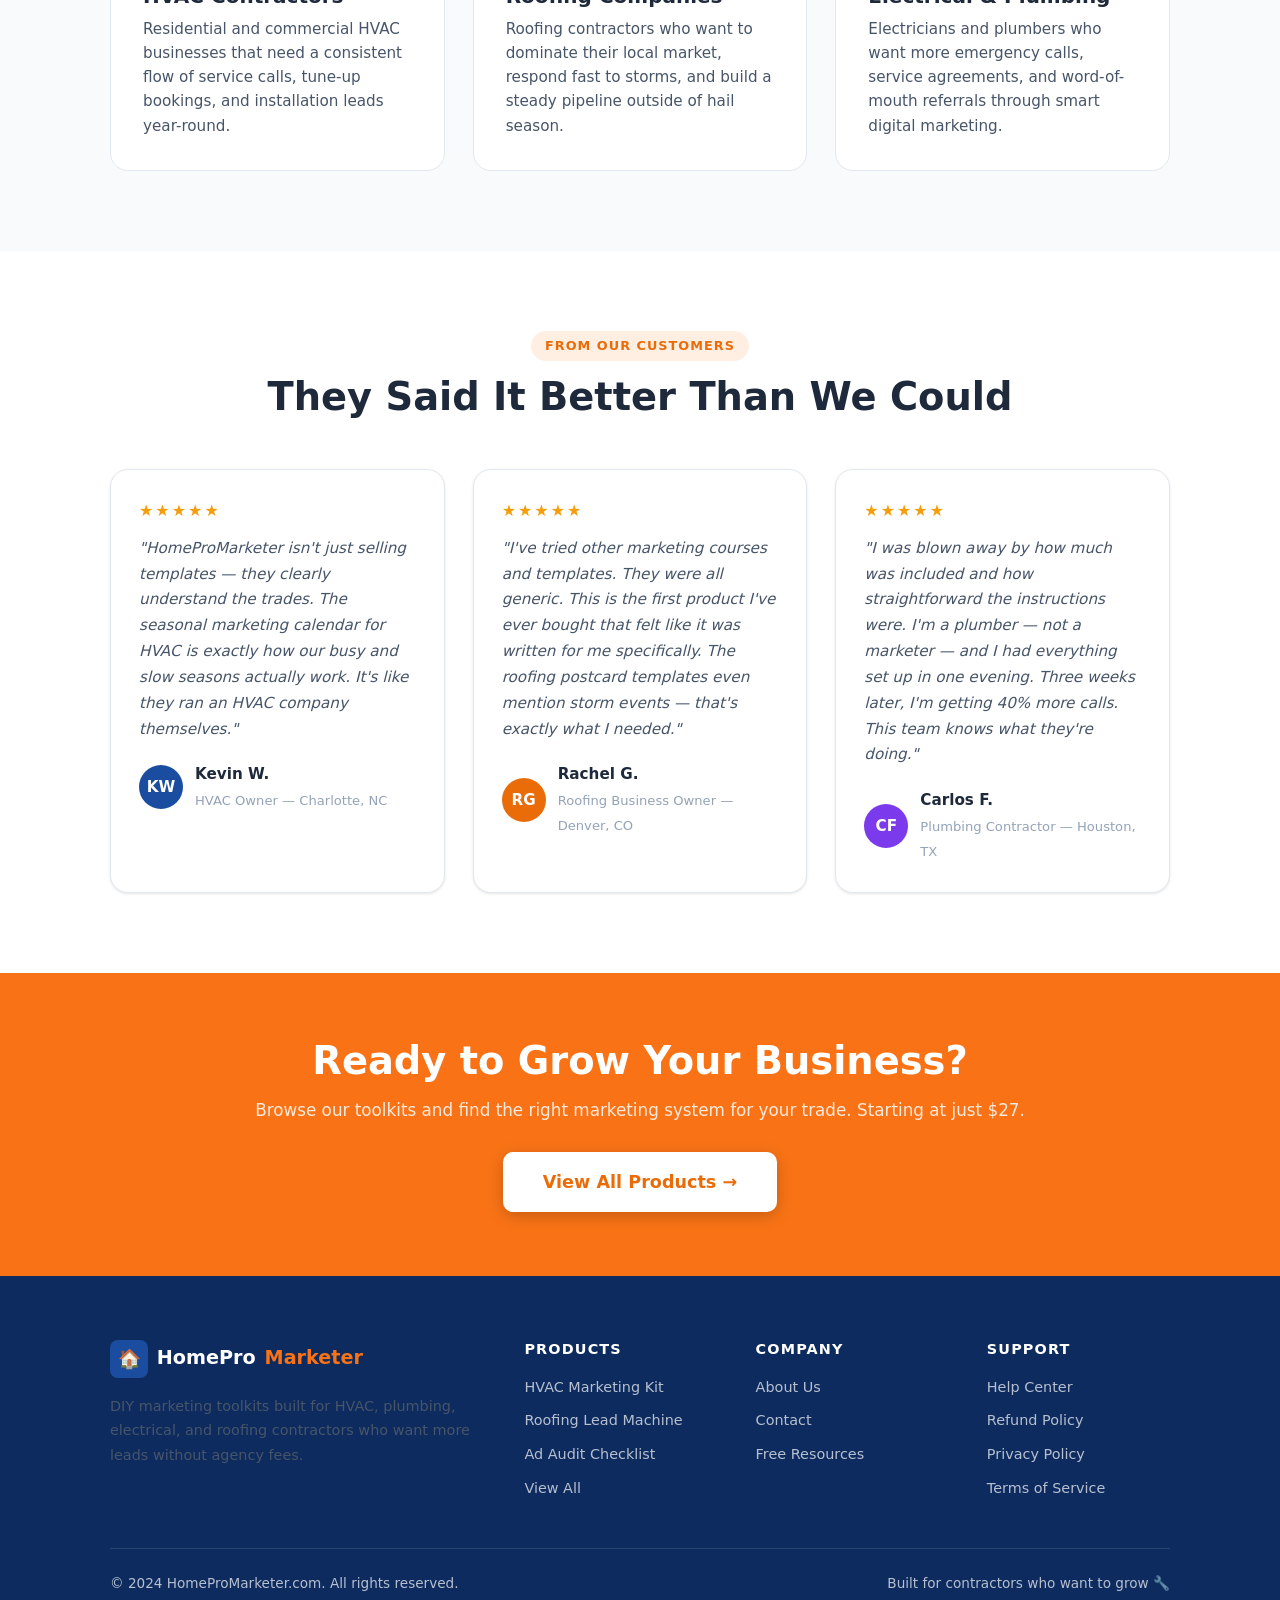
==== commit 1b842431: "Rebrand to HomeProMarketer" ====
--- a/about.html
+++ b/about.html
@@ -3,7 +3,7 @@
 <head>
   <meta charset="UTF-8" />
   <meta name="viewport" content="width=device-width, initial-scale=1.0" />
-  <title>About Us — HomeServiceMarketer.com</title>
+  <title>About Us — HomeProMarketer.com</title>
   <meta name="description" content="We're a team of home service marketing specialists. Learn our story and why we built toolkits specifically for HVAC, roofing, plumbing, and electrical contractors." />
   <link rel="stylesheet" href="styles.css" />
 </head>
@@ -15,7 +15,7 @@
     <div class="navbar-inner">
       <a href="index.html" class="logo">
         <div class="logo-icon">🏠</div>
-        HomeService<span>Marketer</span>
+        HomePro<span>Marketer</span>
       </a>
       <ul class="nav-links">
         <li><a href="index.html">Home</a></li>
@@ -57,7 +57,7 @@
         <p style="margin-bottom:1rem;">In 2019, our founder spent two years managing marketing accounts for home service businesses at a digital agency. He watched skilled, hardworking contractors — HVAC technicians, roofers, plumbers, electricians — get charged $3,000–$5,000 a month for generic campaigns that barely worked.</p>
         <p style="margin-bottom:1rem;">The problem wasn't effort. It was the tools and templates being used. Generic small-business marketing doesn't work for the trades. The seasonality is different. The keywords are different. The customer buying cycle is different. The offers, the urgency, the trust signals — all different.</p>
         <p style="margin-bottom:1.5rem;">So we built our own playbook. Trade-specific campaigns, ad templates, email sequences, and systems built from the ground up for contractors. The results were dramatic — and the toolkits almost immediately paid for themselves.</p>
-        <p style="margin-bottom:1.5rem;">HomeServiceMarketer.com was born from the belief that every hardworking contractor deserves access to professional-grade marketing — at a price that doesn't hurt.</p>
+        <p style="margin-bottom:1.5rem;">HomeProMarketer.com was born from the belief that every hardworking contractor deserves access to professional-grade marketing — at a price that doesn't hurt.</p>
         <a href="products.html" class="btn btn-primary">See Our Toolkits →</a>
       </div>
       <div class="about-visual">
@@ -185,7 +185,7 @@
     <div class="testimonials-grid">
       <div class="testimonial-card">
         <div class="stars">★★★★★</div>
-        <p class="testimonial-text">"HomeServiceMarketer isn't just selling templates — they clearly understand the trades. The seasonal marketing calendar for HVAC is exactly how our busy and slow seasons actually work. It's like they ran an HVAC company themselves."</p>
+        <p class="testimonial-text">"HomeProMarketer isn't just selling templates — they clearly understand the trades. The seasonal marketing calendar for HVAC is exactly how our busy and slow seasons actually work. It's like they ran an HVAC company themselves."</p>
         <div class="testimonial-author">
           <div class="author-avatar" style="background:#1a4da0;">KW</div>
           <div class="author-info">
@@ -236,7 +236,7 @@
       <div class="footer-brand">
         <a href="index.html" class="logo" style="color:white;">
           <div class="logo-icon">🏠</div>
-          HomeService<span>Marketer</span>
+          HomePro<span>Marketer</span>
         </a>
         <p style="margin-top:1rem;">DIY marketing toolkits built for HVAC, plumbing, electrical, and roofing contractors who want more leads without agency fees.</p>
       </div>
@@ -268,7 +268,7 @@
       </div>
     </div>
     <div class="footer-bottom">
-      <span>© 2024 HomeServiceMarketer.com. All rights reserved.</span>
+      <span>© 2024 HomeProMarketer.com. All rights reserved.</span>
       <span>Built for contractors who want to grow 🔧</span>
     </div>
   </div>
--- a/styles.css
+++ b/styles.css
@@ -1,5 +1,5 @@
 /* ============================================
-   HomeServiceMarketer.com — Global Stylesheet
+   HomeProMarketer.com — Global Stylesheet
    ============================================ */
 
 /* ---------- CSS Variables ---------- */
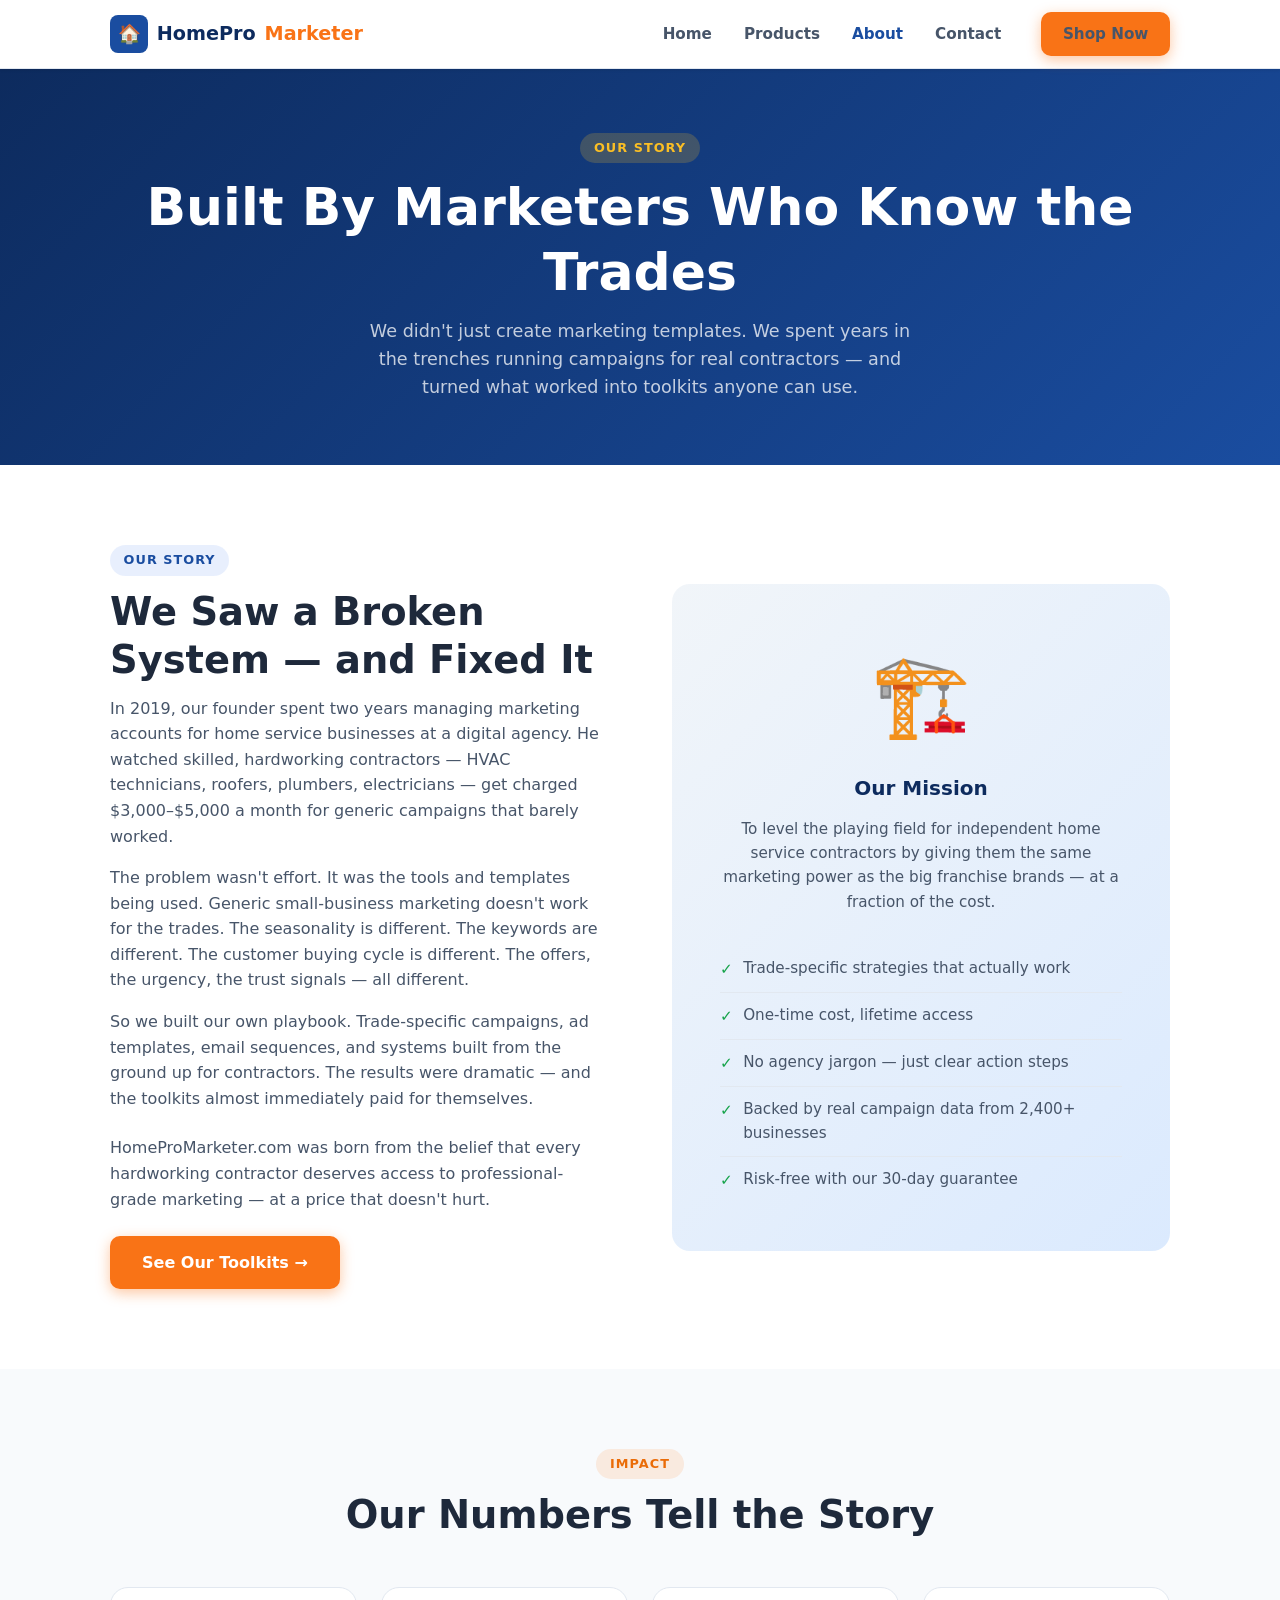
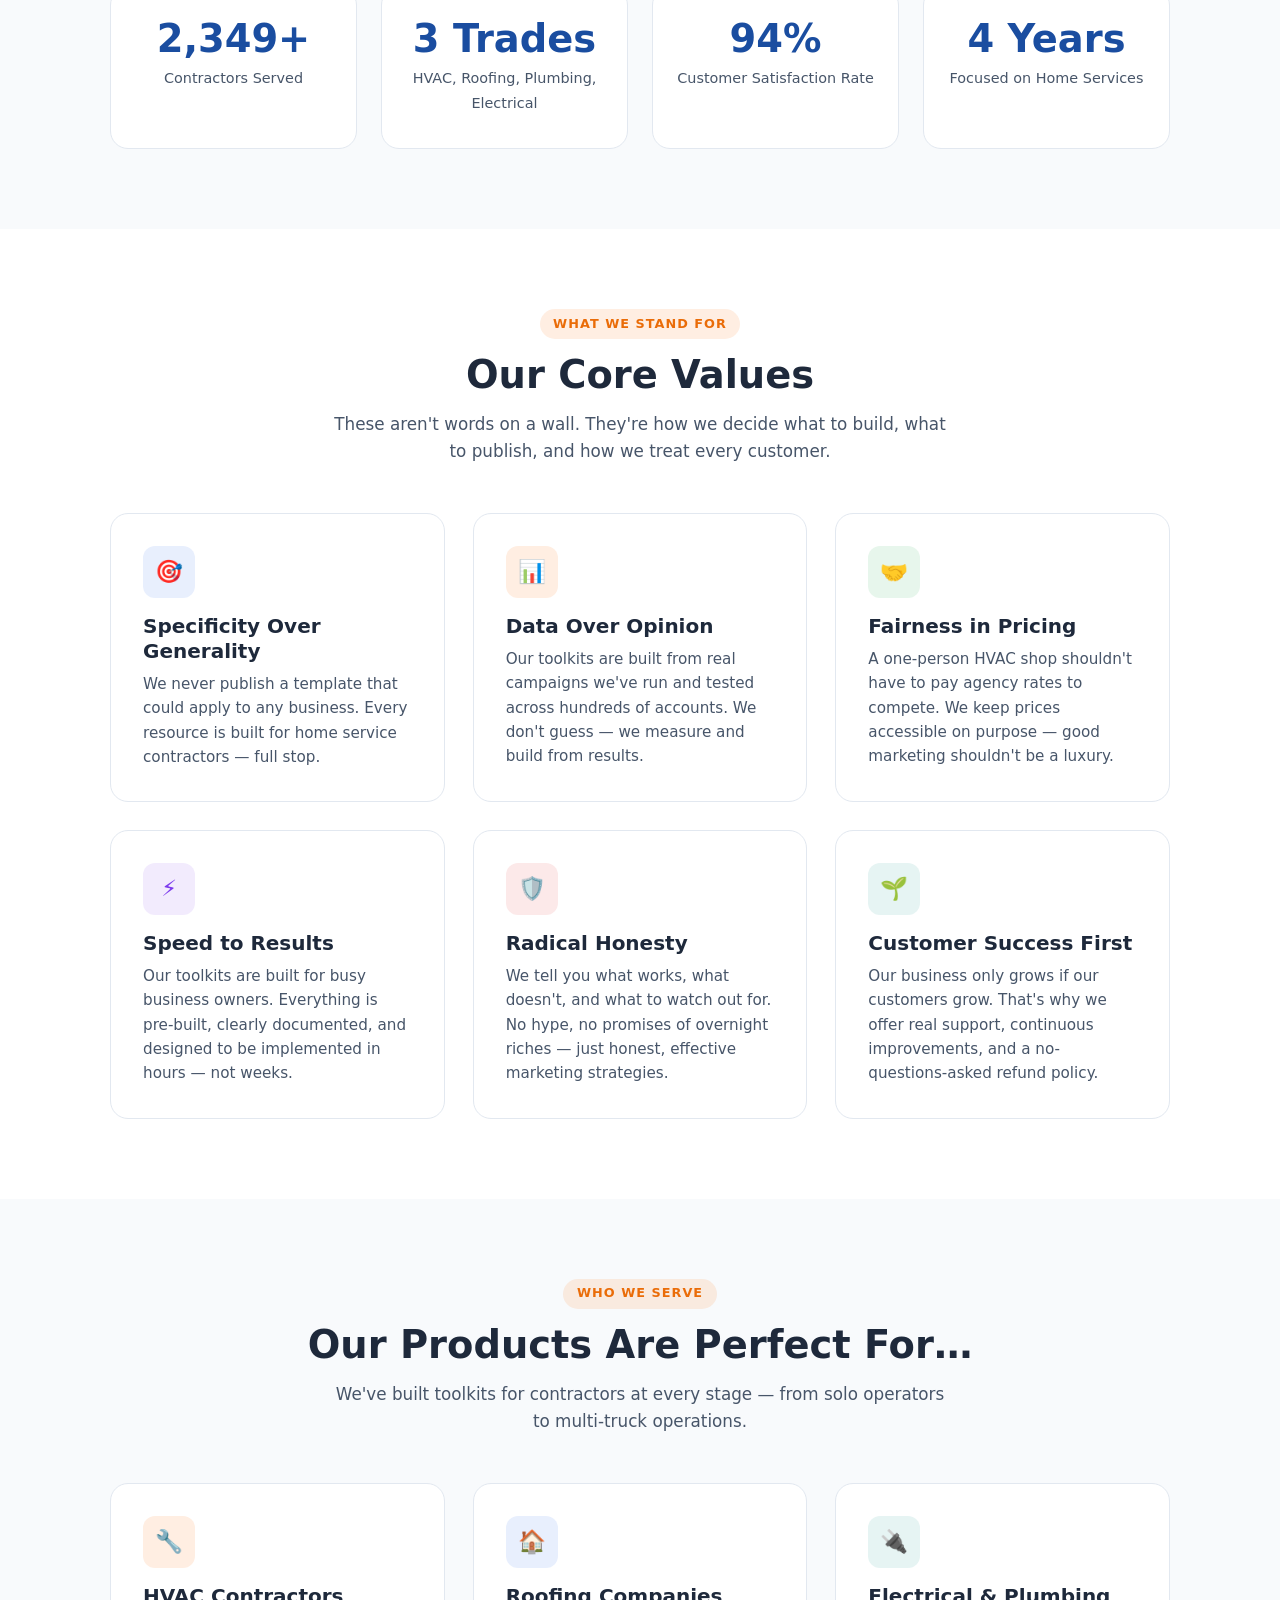
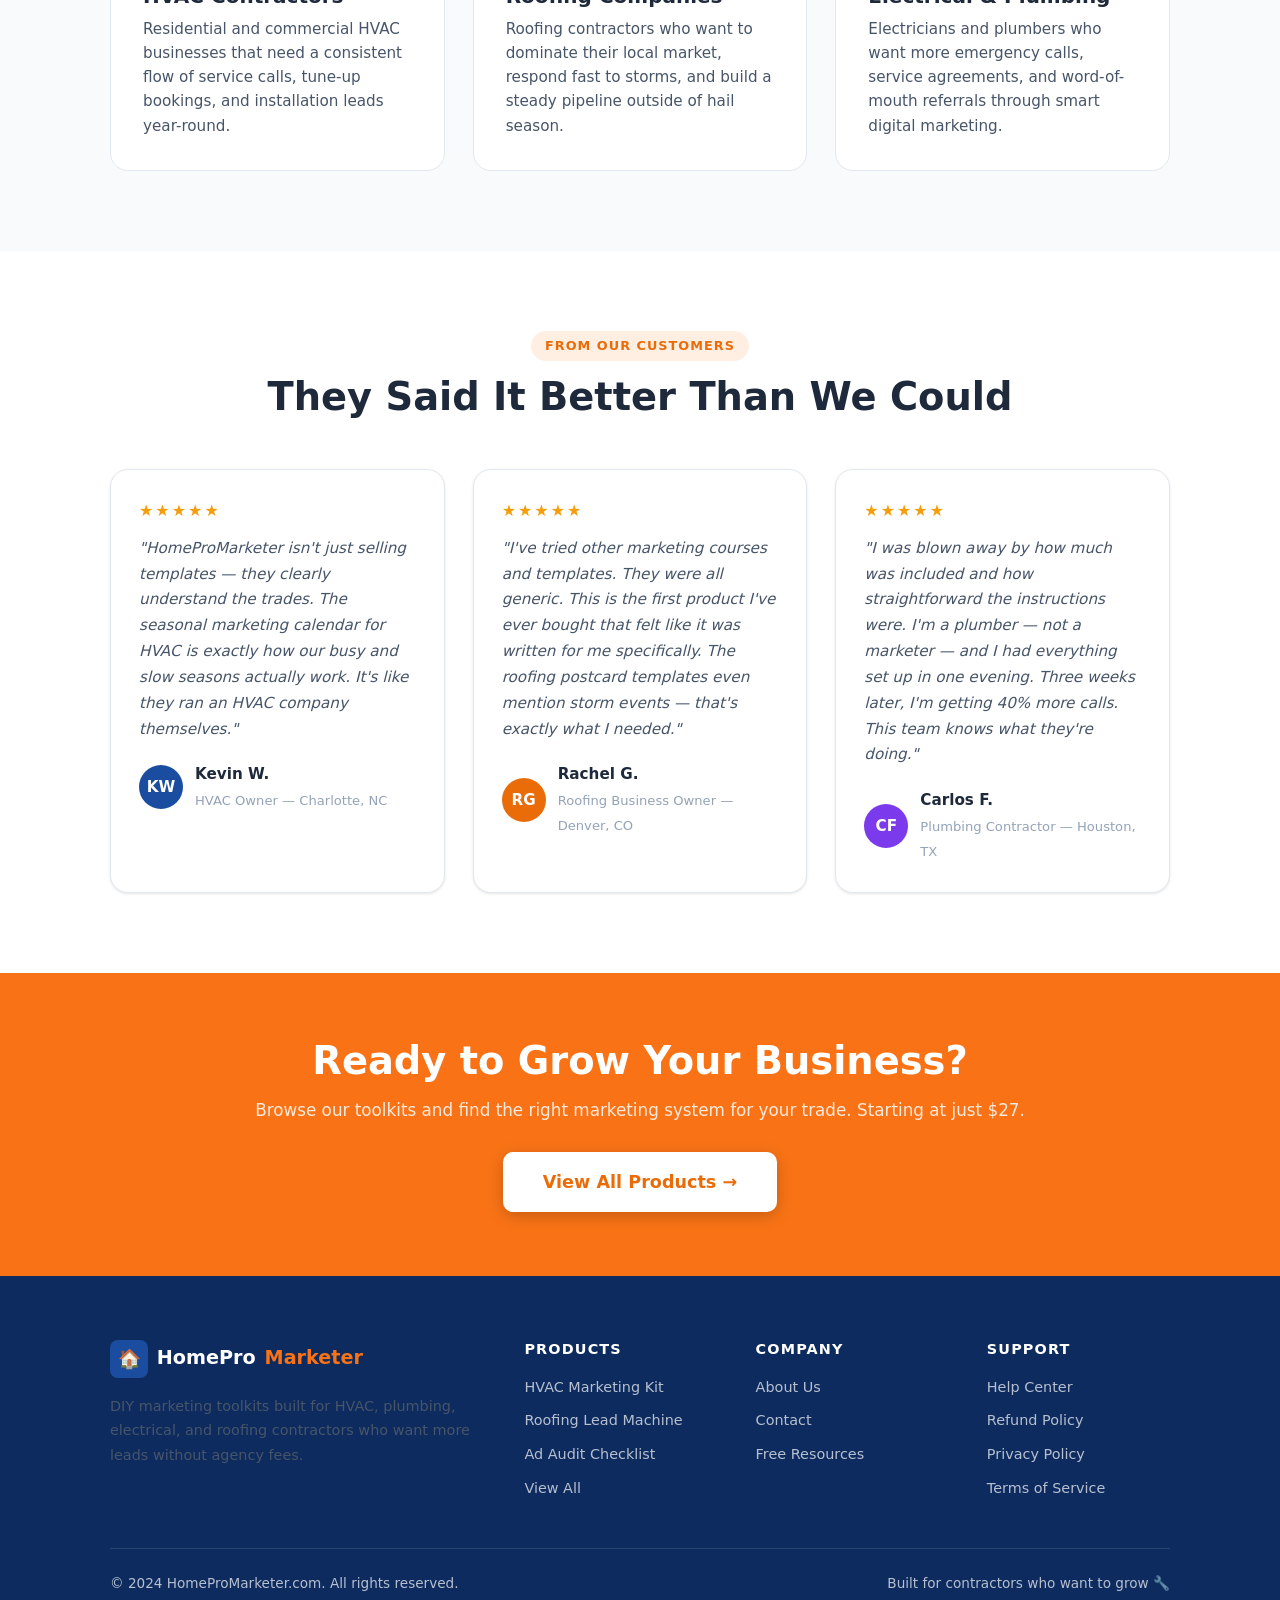
==== commit 7497a1a1: "Add Google Analytics tracking" ====
--- a/about.html
+++ b/about.html
@@ -6,6 +6,14 @@
   <title>About Us — HomeProMarketer.com</title>
   <meta name="description" content="We're a team of home service marketing specialists. Learn our story and why we built toolkits specifically for HVAC, roofing, plumbing, and electrical contractors." />
   <link rel="stylesheet" href="styles.css" />
+  <!-- Google tag (gtag.js) -->
+  <script async src="https://www.googletagmanager.com/gtag/js?id=G-1F3MPSVVSH"></script>
+  <script>
+    window.dataLayer = window.dataLayer || [];
+    function gtag(){dataLayer.push(arguments);}
+    gtag('js', new Date());
+    gtag('config', 'G-1F3MPSVVSH');
+  </script>
 </head>
 <body>
 
